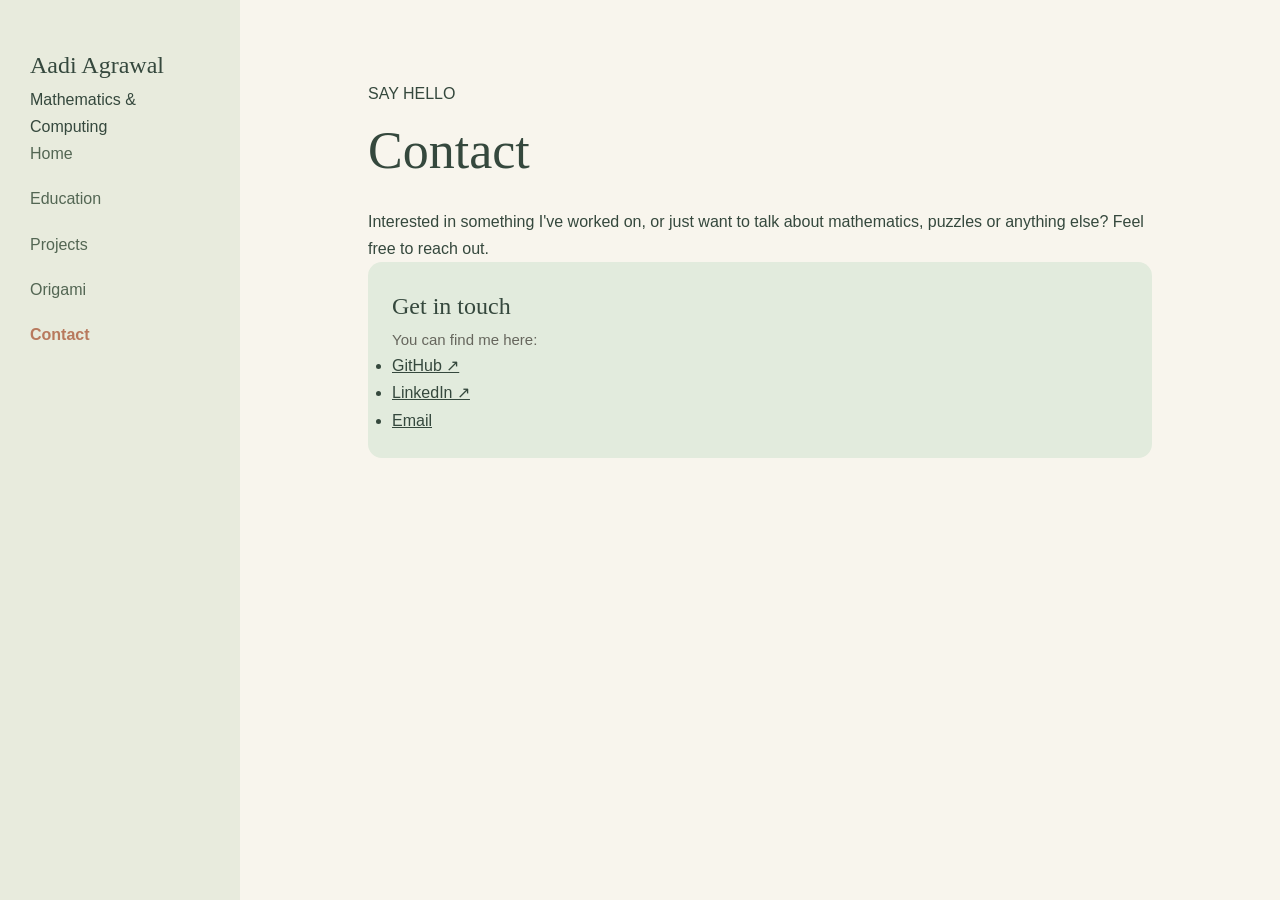
==== contact.html @ 436f7101 "Create contact.html" ====
<!DOCTYPE html>
<html lang="en">
<head>
  <meta charset="UTF-8">
  <meta name="viewport" content="width=device-width, initial-scale=1.0">
  <title>Contact | Aadi Agrawal</title>
  <link rel="stylesheet" href="css/style.css">
  <script src="js/main.js" defer></script>
</head>
<body>

  <aside class="sidebar">
    <div class="sidebar-header">
      <h2>Aadi Agrawal</h2>
      <p>Mathematics & Computing</p>
    </div>

    <nav>
      <a href="index.html">Home</a>
      <a href="education.html">Education</a>
      <a href="projects.html">Projects</a>
      <a href="origami.html">Origami</a>
      <a href="contact.html" class="active">Contact</a>
    </nav>
  </aside>

  <main class="main-content">
    <div class="page-header">
      <p class="eyebrow">SAY HELLO</p>
      <h1>Contact</h1>
      <p>
        Interested in something I've worked on, or just want to talk
        about mathematics, puzzles or anything else? Feel free to reach out.
      </p>
    </div>

    <section class="card green">
      <h2>Get in touch</h2>
      <p>You can find me here:</p>

      <ul>
        <li>
          <a href="https://github.com/aadicatni"
             target="_blank" rel="noopener noreferrer">
            GitHub ↗
          </a>
        </li>
        <li>
          <a href="https://www.linkedin.com/"
             target="_blank" rel="noopener noreferrer">
            LinkedIn ↗
          </a>
        </li>
        <li>
          <a href="mailto:">
            Email
          </a>
        </li>
      </ul>
    </section>
  </main>

</body>
</html>
---- css/style.css ----
/* ========================================
   1. DESIGN VARIABLES
======================================== */

:root {
  --background: #F8F5ED;
  --sidebar: #E8EBDD;

  --green: #E2EBDD;
  --blue: #E2EAF2;
  --peach: #F4E3D6;
  --yellow: #F3EDCE;

  --text: #35483D;
  --text-muted: #66665D;
  --accent: #B8795D;
  --sidebar-text: #536653;

  --heading-font: Georgia, serif;
  --body-font: Arial, sans-serif;

  --sidebar-width: 240px;
  --content-width: 1100px;
}


/* ========================================
   2. GLOBAL STYLES
======================================== */

* {
  margin: 0;
  padding: 0;
  box-sizing: border-box;
}

html {
  scroll-behavior: smooth;
}

body {
  font-family: var(--body-font);
  background: var(--background);
  color: var(--text);
  line-height: 1.7;
}

h1, h2, h3 {
  font-family: var(--heading-font);
  font-weight: normal;
}

a {
  color: inherit;
}


/* ========================================
   3. SIDEBAR NAVIGATION
======================================== */

.sidebar {
  width: var(--sidebar-width);
  height: 100vh;
  position: fixed;
  top: 0;
  left: 0;
  background: var(--sidebar);
  padding: 45px 30px;

  display: flex;
  flex-direction: column;

  z-index: 100;
}

.logo {
  font-family: var(--heading-font);
  font-size: 30px;
  margin-bottom: 55px;
}

.sidebar nav {
  display: flex;
  flex-direction: column;
  gap: 18px;
}

.sidebar a {
  text-decoration: none;
  color: var(--sidebar-text);
  font-size: 16px;
  transition: color 0.2s, padding 0.2s;
}

.sidebar a:hover {
  color: var(--accent);
  padding-left: 5px;
}

/* Current page indicator */

.sidebar a.active {
  color: var(--accent);
  font-weight: bold;
}

.sidebar .footer {
  margin-top: auto;
  font-size: 12px;
  color: #858778;
}


/* ========================================
   4. MAIN CONTENT
======================================== */

main {
  margin-left: var(--sidebar-width);
  padding: 80px 10%;
  max-width: calc(var(--content-width) + var(--sidebar-width));
  min-height: 100vh;
}

.welcome {
  display: inline-block;
  background: #DCE8D8;
  color: var(--sidebar-text);
  padding: 6px 14px;
  border-radius: 20px;
  font-size: 12px;
  letter-spacing: 1px;
  margin-bottom: 25px;
}

h1 {
  font-size: 52px;
  margin-bottom: 12px;
}

.subtitle {
  font-family: var(--heading-font);
  font-size: 23px;
  color: #71816E;
  margin-bottom: 28px;
}

.intro {
  max-width: 700px;
  color: var(--text-muted);
  font-size: 16px;
  margin-bottom: 45px;
}

.section-title {
  font-size: 27px;
  margin-bottom: 20px;
}


/* ========================================
   5. CARDS
======================================== */

.card {
  padding: 24px;
  border-radius: 14px;
  margin-bottom: 16px;
}

.card h3 {
  font-size: 19px;
  margin-bottom: 7px;
}

.card p {
  color: var(--text-muted);
  font-size: 15px;
}

.card-label {
  font-size: 11px;
  letter-spacing: 1px;
  font-weight: bold;
  color: #71816E;
  margin-bottom: 8px;
}

/* Pastel backgrounds */

.green {
  background: var(--green);
}

.blue {
  background: var(--blue);
}

.peach {
  background: var(--peach);
}

.yellow {
  background: var(--yellow);
}


/* ========================================
   6. INTEREST GRID
======================================== */

.interest-grid {
  display: grid;
  grid-template-columns: repeat(2, minmax(0, 1fr));
  gap: 18px;
  max-width: 650px;
}

.interest {
  padding: 25px;
  border-radius: 14px;
  font-family: var(--heading-font);
  font-size: 19px;
}


/* ========================================
   7. PROJECTS
======================================== */

.project-card {
  padding: 25px;
  border-radius: 14px;
  margin-bottom: 20px;
}

.project-card h3 {
  font-size: 21px;
  margin-bottom: 10px;
}

.project-card p {
  color: var(--text-muted);
  font-size: 15px;
}


/* ========================================
   8. ORIGAMI GALLERY
======================================== */

.gallery {
  display: grid;
  grid-template-columns: repeat(3, minmax(0, 1fr));
  gap: 20px;
}

.gallery-item {
  cursor: pointer;
  border-radius: 12px;
  overflow: hidden;
}

.gallery-item img {
  display: block;
  width: 100%;
  height: 250px;
  object-fit: cover;
  transition: transform 0.3s;
}

.gallery-item:hover img {
  transform: scale(1.04);
}


/* ========================================
   9. RESPONSIVE DESIGN
======================================== */

@media (max-width: 900px) {
  main {
    padding: 60px 6%;
  }

  .gallery {
    grid-template-columns: repeat(2, minmax(0, 1fr));
  }
}

@media (max-width: 700px) {

  .sidebar {
    width: 100%;
    height: auto;
    position: relative;
    padding: 20px;
  }

  .logo {
    margin-bottom: 15px;
  }

  .sidebar nav {
    flex-direction: row;
    flex-wrap: wrap;
    gap: 12px 20px;
  }

  .sidebar .footer {
    display: none;
  }

  main {
    margin-left: 0;
    padding: 45px 25px;
  }

  h1 {
    font-size: 40px;
  }

  .interest-grid {
    grid-template-columns: 1fr;
  }

  .gallery {
    grid-template-columns: repeat(2, minmax(0, 1fr));
  }
}

@media (max-width: 400px) {
  .gallery {
    grid-template-columns: 1fr;
  }
}
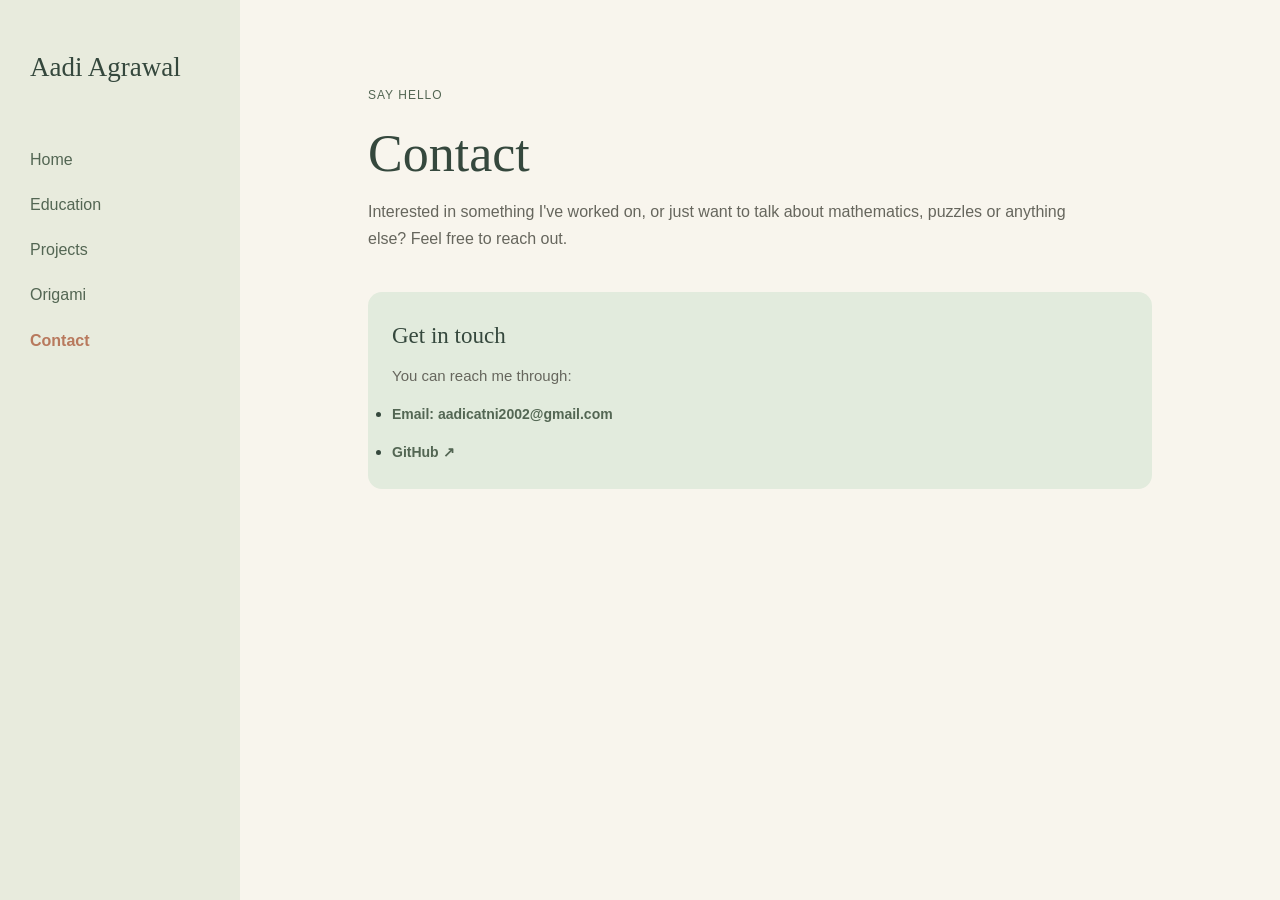
==== commit bc10265c: "fixes" ====
--- a/contact.html
+++ b/contact.html
@@ -4,31 +4,33 @@
 <head>
   <meta charset="UTF-8">
   <meta name="viewport" content="width=device-width, initial-scale=1.0">
+
   <title>Contact | Aadi Agrawal</title>
+
   <link rel="stylesheet" href="css/style.css">
   <script src="js/main.js" defer></script>
 </head>
+
 <body>
 
   <aside class="sidebar">
-    <div class="sidebar-header">
-      <h2>Aadi Agrawal</h2>
-      <p>Mathematics & Computing</p>
-    </div>
+    <div class="logo">Aadi Agrawal</div>
 
     <nav>
       <a href="index.html">Home</a>
       <a href="education.html">Education</a>
       <a href="projects.html">Projects</a>
       <a href="origami.html">Origami</a>
-      <a href="contact.html" class="active">Contact</a>
+      <a href="contact.html">Contact</a>
     </nav>
   </aside>
 
   <main class="main-content">
+
     <div class="page-header">
       <p class="eyebrow">SAY HELLO</p>
       <h1>Contact</h1>
+
       <p>
         Interested in something I've worked on, or just want to talk
         about mathematics, puzzles or anything else? Feel free to reach out.
@@ -37,28 +39,25 @@
 
     <section class="card green">
       <h2>Get in touch</h2>
-      <p>You can find me here:</p>
+
+      <p>You can reach me through:</p>
 
       <ul>
+        <li>
+          <a href="mailto:aadicatni2002@gmail.com">
+            Email: aadicatni2002@gmail.com
+          </a>
+        </li>
+
         <li>
           <a href="https://github.com/aadicatni"
              target="_blank" rel="noopener noreferrer">
             GitHub ↗
           </a>
         </li>
-        <li>
-          <a href="https://www.linkedin.com/"
-             target="_blank" rel="noopener noreferrer">
-            LinkedIn ↗
-          </a>
-        </li>
-        <li>
-          <a href="mailto:">
-            Email
-          </a>
-        </li>
       </ul>
     </section>
+
   </main>
 
 </body>
--- a/css/style.css
+++ b/css/style.css
@@ -53,6 +53,11 @@
 
 a {
   color: inherit;
+}
+
+a:focus-visible {
+  outline: 2px solid var(--accent);
+  outline-offset: 4px;
 }
 
 
@@ -68,16 +73,14 @@
   left: 0;
   background: var(--sidebar);
   padding: 45px 30px;
-
   display: flex;
   flex-direction: column;
-
   z-index: 100;
 }
 
 .logo {
   font-family: var(--heading-font);
-  font-size: 30px;
+  font-size: 27px;
   margin-bottom: 55px;
 }
 
@@ -87,29 +90,22 @@
   gap: 18px;
 }
 
-.sidebar a {
+.sidebar nav a {
   text-decoration: none;
   color: var(--sidebar-text);
   font-size: 16px;
   transition: color 0.2s, padding 0.2s;
-}
-
-.sidebar a:hover {
+  width: fit-content;
+}
+
+.sidebar nav a:hover {
   color: var(--accent);
   padding-left: 5px;
 }
 
-/* Current page indicator */
-
-.sidebar a.active {
+.sidebar nav a.active {
   color: var(--accent);
   font-weight: bold;
-}
-
-.sidebar .footer {
-  margin-top: auto;
-  font-size: 12px;
-  color: #858778;
 }
 
 
@@ -124,19 +120,24 @@
   min-height: 100vh;
 }
 
+.welcome,
+.eyebrow {
+  display: inline-block;
+  color: var(--sidebar-text);
+  font-size: 12px;
+  letter-spacing: 1px;
+  margin-bottom: 18px;
+}
+
 .welcome {
-  display: inline-block;
   background: #DCE8D8;
-  color: var(--sidebar-text);
   padding: 6px 14px;
   border-radius: 20px;
-  font-size: 12px;
-  letter-spacing: 1px;
-  margin-bottom: 25px;
 }
 
 h1 {
   font-size: 52px;
+  line-height: 1.2;
   margin-bottom: 12px;
 }
 
@@ -154,9 +155,26 @@
   margin-bottom: 45px;
 }
 
+.page-header {
+  margin-bottom: 40px;
+}
+
+.page-header h1 {
+  margin-bottom: 12px;
+}
+
+.page-header > p:last-child {
+  color: var(--text-muted);
+  max-width: 700px;
+}
+
 .section-title {
   font-size: 27px;
   margin-bottom: 20px;
+}
+
+section {
+  margin-bottom: 35px;
 }
 
 
@@ -168,6 +186,17 @@
   padding: 24px;
   border-radius: 14px;
   margin-bottom: 16px;
+  transition: transform 0.2s, box-shadow 0.2s;
+}
+
+.card:hover {
+  transform: translateY(-2px);
+  box-shadow: 0 5px 18px rgba(53, 72, 61, 0.06);
+}
+
+.card h2 {
+  font-size: 23px;
+  margin-bottom: 8px;
 }
 
 .card h3 {
@@ -180,7 +209,12 @@
   font-size: 15px;
 }
 
+.card p + p {
+  margin-top: 10px;
+}
+
 .card-label {
+  display: block;
   font-size: 11px;
   letter-spacing: 1px;
   font-weight: bold;
@@ -188,6 +222,11 @@
   margin-bottom: 8px;
 }
 
+.muted {
+  color: var(--text-muted);
+  font-size: 13px;
+}
+
 /* Pastel backgrounds */
 
 .green {
@@ -204,6 +243,23 @@
 
 .yellow {
   background: var(--yellow);
+}
+
+/* Links inside cards */
+
+.card a {
+  display: inline-block;
+  margin-top: 14px;
+  color: var(--sidebar-text);
+  font-size: 14px;
+  font-weight: bold;
+  text-decoration: none;
+  transition: color 0.2s;
+}
+
+.card a:hover {
+  color: var(--accent);
+  text-decoration: underline;
 }
 
 
@@ -227,34 +283,14 @@
 
 
 /* ========================================
-   7. PROJECTS
-======================================== */
-
-.project-card {
-  padding: 25px;
-  border-radius: 14px;
-  margin-bottom: 20px;
-}
-
-.project-card h3 {
-  font-size: 21px;
-  margin-bottom: 10px;
-}
-
-.project-card p {
-  color: var(--text-muted);
-  font-size: 15px;
-}
-
-
-/* ========================================
-   8. ORIGAMI GALLERY
-======================================== */
-
+   7. ORIGAMI GALLERY
+======================================== */
+
+.origami-gallery,
 .gallery {
   display: grid;
   grid-template-columns: repeat(3, minmax(0, 1fr));
-  gap: 20px;
+  gap: 24px;
 }
 
 .gallery-item {
@@ -263,11 +299,26 @@
   overflow: hidden;
 }
 
+.gallery-placeholder {
+  aspect-ratio: 4 / 5;
+  background: var(--green);
+  border-radius: 12px;
+  display: flex;
+  align-items: center;
+  justify-content: center;
+  color: var(--sidebar-text);
+  font-family: var(--heading-font);
+  font-size: 17px;
+  text-align: center;
+  padding: 20px;
+}
+
 .gallery-item img {
   display: block;
   width: 100%;
-  height: 250px;
+  aspect-ratio: 4 / 5;
   object-fit: cover;
+  border-radius: 12px;
   transition: transform 0.3s;
 }
 
@@ -275,16 +326,22 @@
   transform: scale(1.04);
 }
 
-
-/* ========================================
-   9. RESPONSIVE DESIGN
-======================================== */
-
-@media (max-width: 900px) {
+.gallery-item h3 {
+  font-size: 18px;
+  margin-top: 12px;
+}
+
+
+/* ========================================
+   8. RESPONSIVE DESIGN
+======================================== */
+
+@media (max-width: 1000px) {
   main {
-    padding: 60px 6%;
-  }
-
+    padding: 60px 7%;
+  }
+
+  .origami-gallery,
   .gallery {
     grid-template-columns: repeat(2, minmax(0, 1fr));
   }
@@ -296,21 +353,18 @@
     width: 100%;
     height: auto;
     position: relative;
-    padding: 20px;
+    padding: 20px 25px;
   }
 
   .logo {
+    font-size: 25px;
     margin-bottom: 15px;
   }
 
   .sidebar nav {
     flex-direction: row;
     flex-wrap: wrap;
-    gap: 12px 20px;
-  }
-
-  .sidebar .footer {
-    display: none;
+    gap: 10px 20px;
   }
 
   main {
@@ -322,17 +376,124 @@
     font-size: 40px;
   }
 
+  .subtitle {
+    font-size: 20px;
+  }
+
   .interest-grid {
     grid-template-columns: 1fr;
   }
 
+  .origami-gallery,
   .gallery {
     grid-template-columns: repeat(2, minmax(0, 1fr));
   }
 }
 
 @media (max-width: 400px) {
+  .origami-gallery,
   .gallery {
     grid-template-columns: 1fr;
   }
 }
+
+
+/* ========================================
+   9. REDUCED MOTION
+======================================== */
+
+@media (prefers-reduced-motion: reduce) {
+  *,
+  *::before,
+  *::after {
+    scroll-behavior: auto !important;
+    transition-duration: 0.01ms !important;
+    animation-duration: 0.01ms !important;
+  }
+}
+
+/* ========================================
+   ORIGAMI LIGHTBOX
+======================================== */
+
+.lightbox {
+  display: none;
+  position: fixed;
+  inset: 0;
+  z-index: 1000;
+  background: rgba(35, 45, 38, 0.92);
+  align-items: center;
+  justify-content: center;
+  padding: 40px;
+}
+
+.lightbox.open {
+  display: flex;
+}
+
+.lightbox figure {
+  text-align: center;
+  max-width: 85%;
+  max-height: 85vh;
+}
+
+.lightbox-image {
+  display: block;
+  max-width: 100%;
+  max-height: 75vh;
+  object-fit: contain;
+  margin: auto;
+  border-radius: 8px;
+}
+
+.lightbox-caption {
+  color: #F8F5ED;
+  margin-top: 16px;
+  font-family: Georgia, serif;
+  font-size: 18px;
+}
+
+.lightbox button {
+  position: absolute;
+  border: none;
+  background: transparent;
+  color: #F8F5ED;
+  cursor: pointer;
+  font-size: 36px;
+  padding: 10px;
+}
+
+.lightbox button:hover {
+  color: #E8C5A9;
+}
+
+.lightbox-close {
+  top: 20px;
+  right: 30px;
+}
+
+.lightbox-prev {
+  left: 25px;
+}
+
+.lightbox-next {
+  right: 25px;
+}
+
+@media (max-width: 600px) {
+  .lightbox {
+    padding: 20px;
+  }
+
+  .lightbox figure {
+    max-width: 100%;
+  }
+
+  .lightbox-prev {
+    left: 5px;
+  }
+
+  .lightbox-next {
+    right: 5px;
+  }
+}
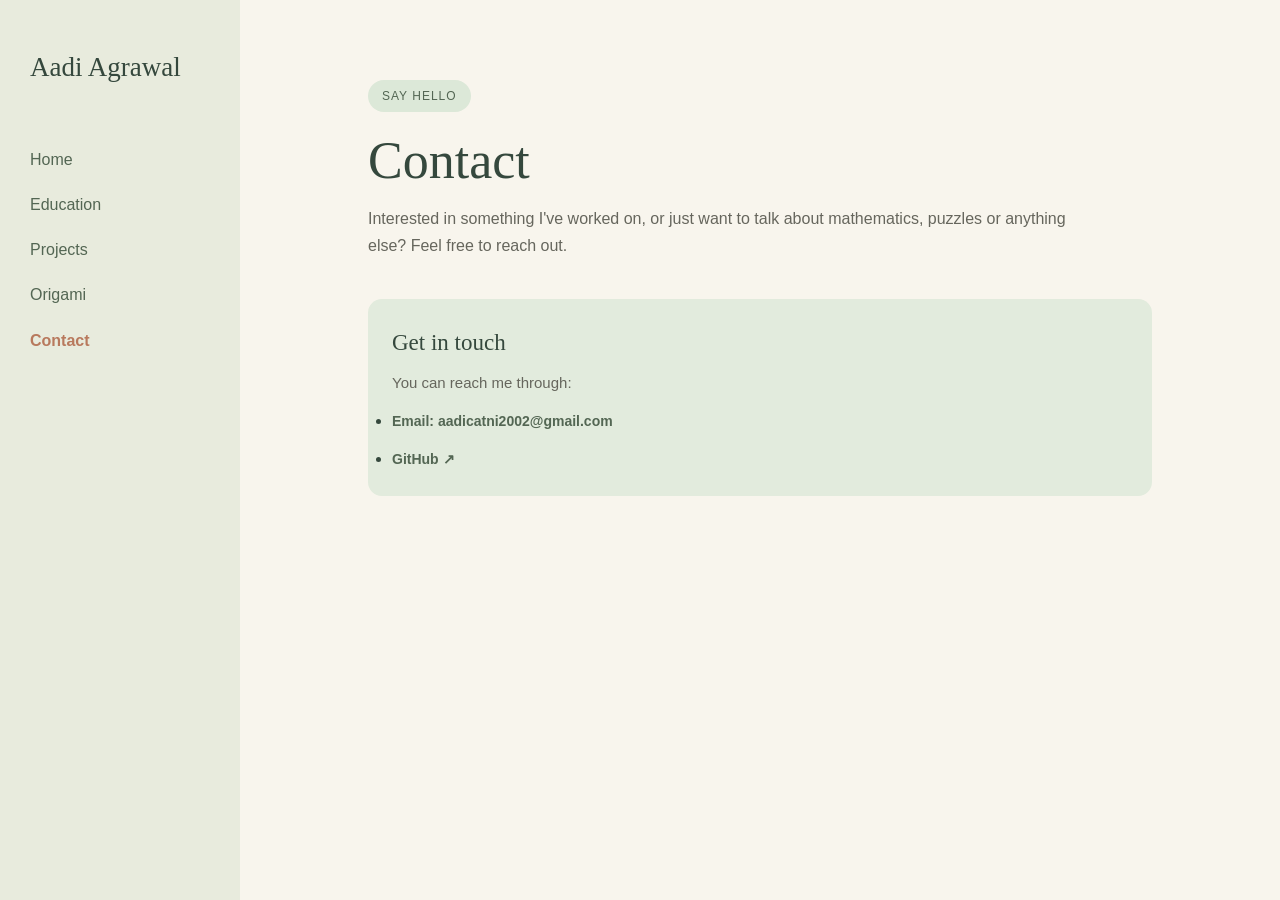
==== commit 9e0dba25: "edu" ====
--- a/contact.html
+++ b/contact.html
@@ -28,7 +28,7 @@
   <main class="main-content">
 
     <div class="page-header">
-      <p class="eyebrow">SAY HELLO</p>
+      <p class="welcome">SAY HELLO</p>
       <h1>Contact</h1>
 
       <p>
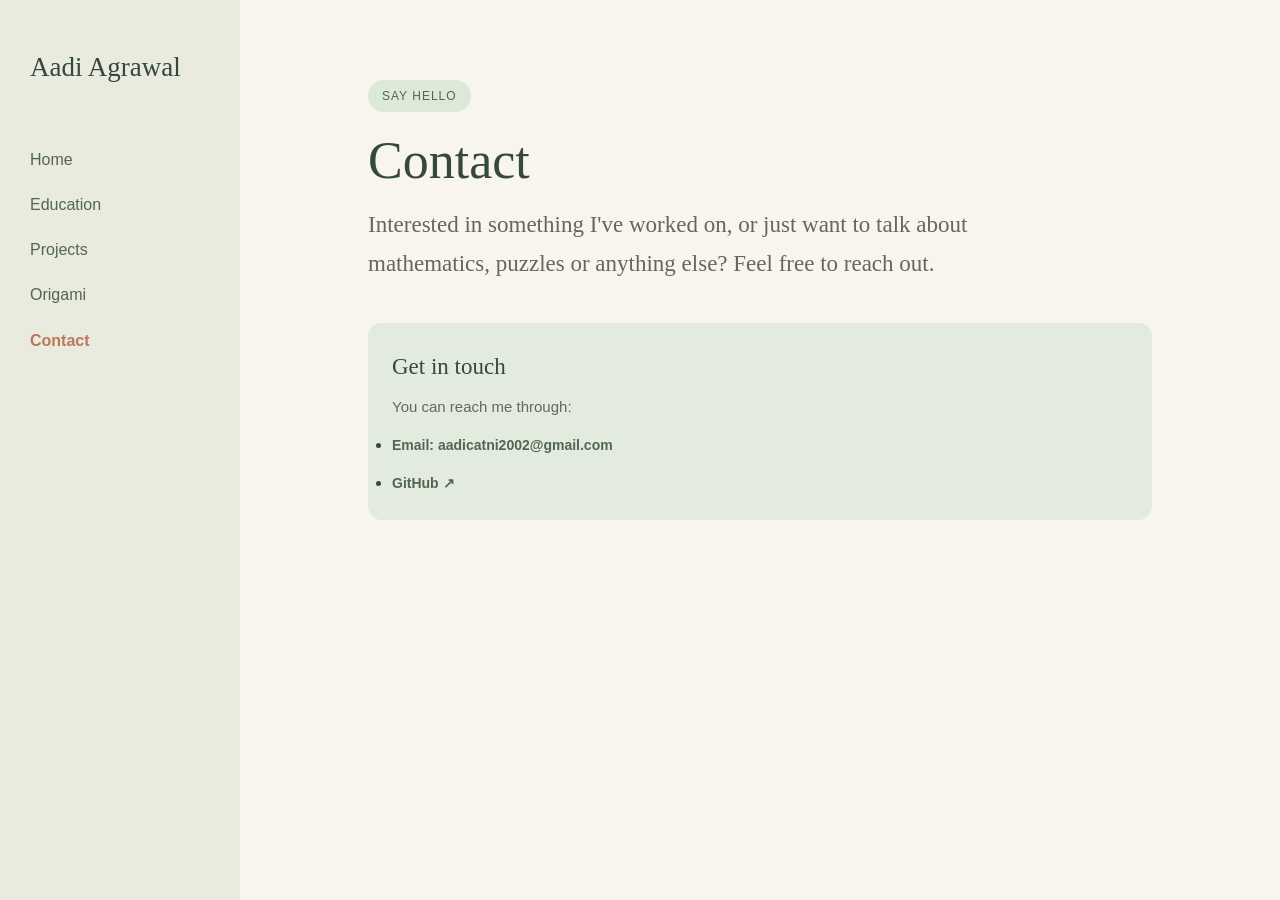
==== commit 9c158aa0: "subtitle" ====
--- a/contact.html
+++ b/contact.html
@@ -31,7 +31,7 @@
       <p class="welcome">SAY HELLO</p>
       <h1>Contact</h1>
 
-      <p>
+      <p class="subtitle">
         Interested in something I've worked on, or just want to talk
         about mathematics, puzzles or anything else? Feel free to reach out.
       </p>
--- a/css/style.css
+++ b/css/style.css
@@ -46,7 +46,9 @@
   line-height: 1.7;
 }
 
-h1, h2, h3 {
+h1,
+h2,
+h3 {
   font-family: var(--heading-font);
   font-weight: normal;
 }
@@ -227,6 +229,7 @@
   font-size: 13px;
 }
 
+
 /* Pastel backgrounds */
 
 .green {
@@ -244,6 +247,7 @@
 .yellow {
   background: var(--yellow);
 }
+
 
 /* Links inside cards */
 
@@ -348,7 +352,6 @@
 }
 
 @media (max-width: 700px) {
-
   .sidebar {
     width: 100%;
     height: auto;
@@ -412,8 +415,9 @@
   }
 }
 
-/* ========================================
-   ORIGAMI LIGHTBOX
+
+/* ========================================
+   10. ORIGAMI LIGHTBOX
 ======================================== */
 
 .lightbox {
@@ -497,3 +501,84 @@
     right: 5px;
   }
 }
+
+
+/* ========================================
+   11. EDUCATION PAGE
+======================================== */
+
+/* Degree links */
+
+.card h2 a.degree-link {
+  display: inline;
+  margin: 0;
+  color: inherit;
+  font-family: inherit;
+  font-size: inherit;
+  font-weight: normal;
+  text-decoration: none;
+}
+
+.card h2 a.degree-link:hover {
+  color: var(--accent);
+  text-decoration: underline;
+}
+
+
+/* Coursework groups */
+
+.coursework-section {
+  margin-top: 40px;
+}
+
+.coursework-group {
+  margin-bottom: 28px;
+}
+
+.coursework-group h3 {
+  font-size: 19px;
+  margin-bottom: 13px;
+}
+
+
+/* Rounded coursework labels */
+
+.coursework-tags {
+  display: flex;
+  flex-wrap: wrap;
+  align-items: center;
+  gap: 10px;
+}
+
+.coursework-tags span {
+  display: inline-block;
+  background: var(--blue);
+  border: 1px solid #D1DDE8;
+  color: var(--text);
+  border-radius: 20px;
+  padding: 8px 14px;
+  font-family: var(--body-font);
+  font-size: 14px;
+  line-height: 1.4;
+  transition: background 0.2s, transform 0.2s;
+}
+
+.coursework-tags span:hover {
+  background: #D3E0EC;
+  transform: translateY(-2px);
+}
+
+
+/* Achievements */
+
+.achievements-section {
+  margin-top: 40px;
+}
+
+.achievement-note {
+  margin-top: 12px;
+  color: var(--text-muted);
+  font-family: var(--heading-font);
+  font-size: 15px;
+  font-style: italic;
+}
